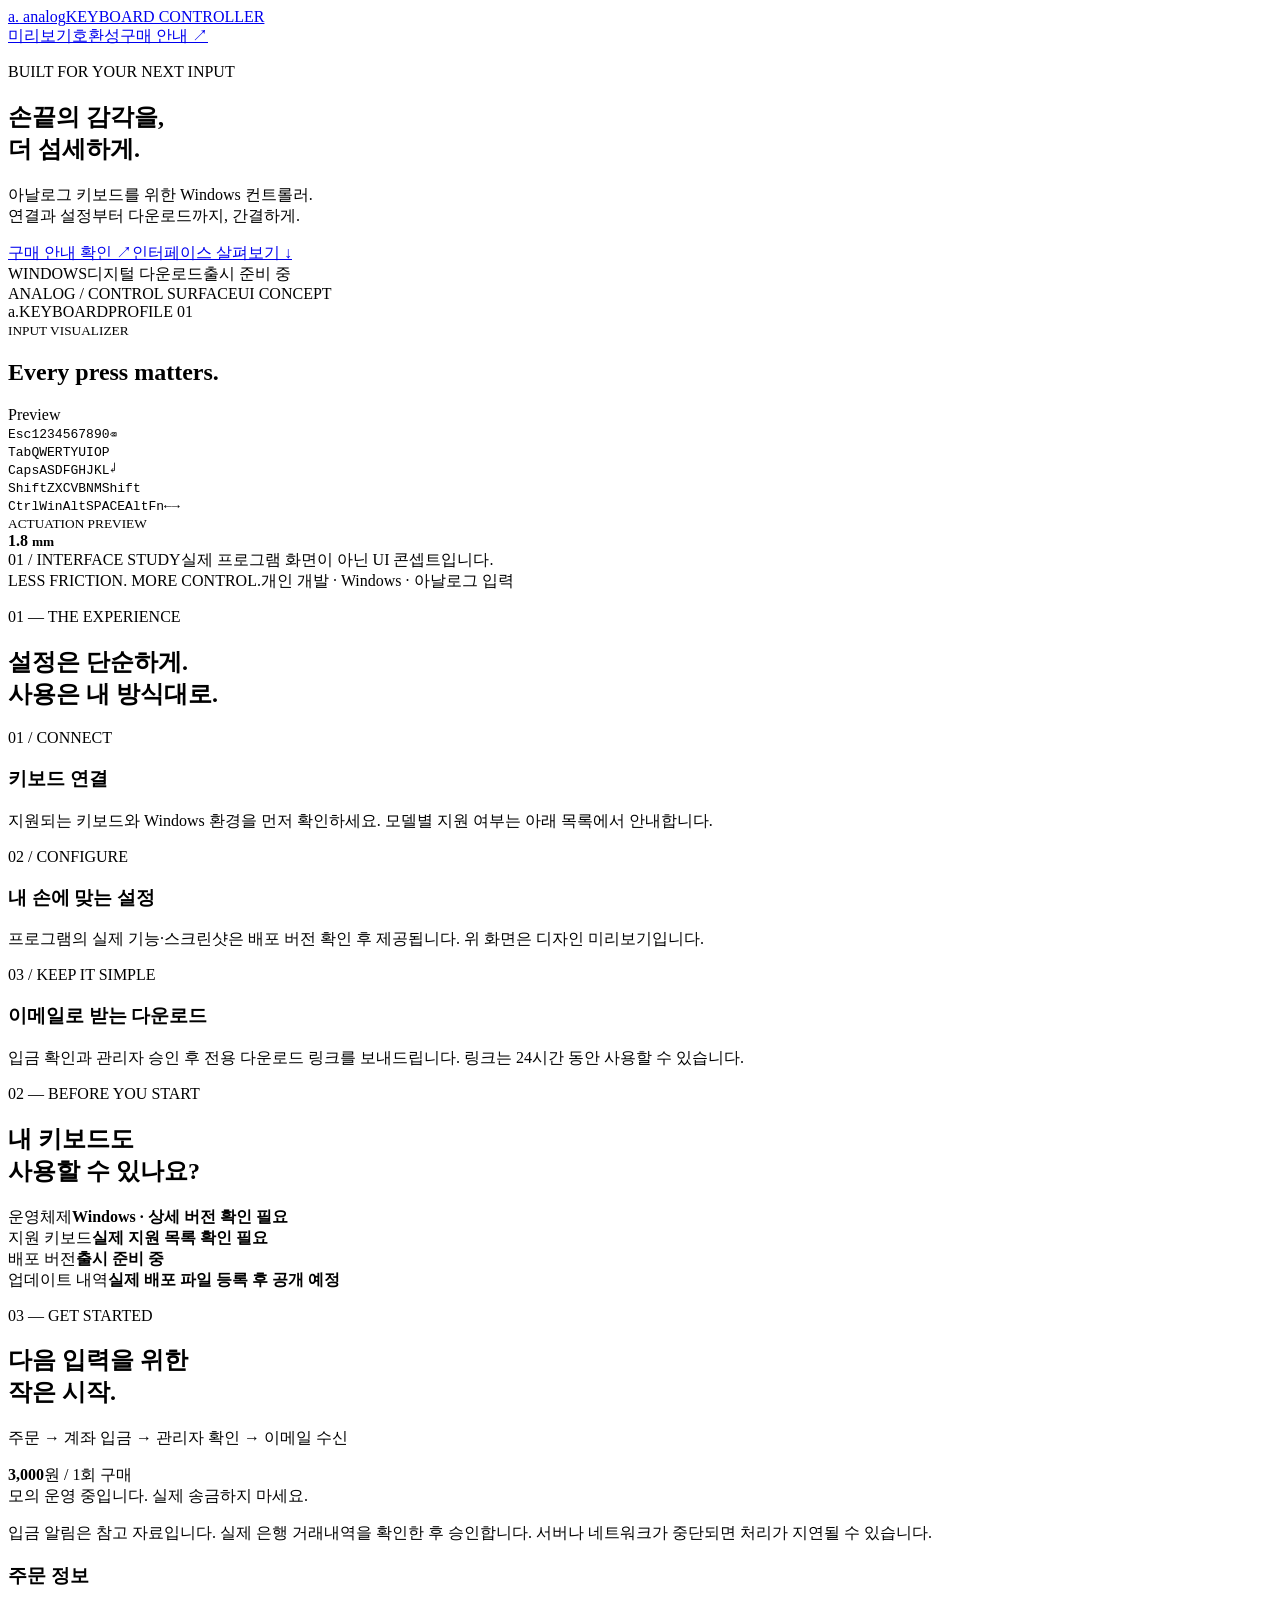
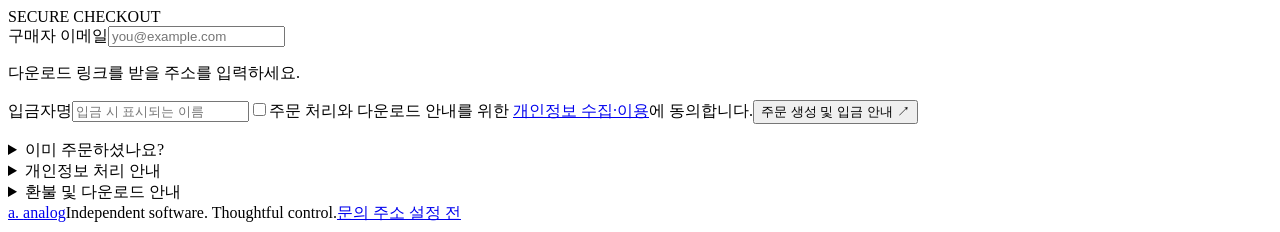
==== web/index.html @ c751c34f "feat: implement safe keyboard store and noncommercial Pages demo" ====
<!doctype html>
<html lang="ko"><head><meta charset="utf-8"><meta name="viewport" content="width=device-width,initial-scale=1"><meta name="referrer" content="no-referrer"><title>Analog — Keyboard Controller</title><link rel="stylesheet" href="/assets/style.css"><script src="/assets/shop.js" defer></script></head>
<body>
<header class="nav wrap"><a class="brand" href="/" aria-label="Analog 홈"><span class="brand-icon">a.</span> analog<span class="brand-sub">KEYBOARD CONTROLLER</span></a><nav><a href="#preview">미리보기</a><a href="#compatibility">호환성</a><a href="#purchase" class="nav-cta">구매 안내 <span>↗</span></a></nav></header>
<main>
<section class="hero wrap"><div class="hero-copy"><p class="eyebrow"><span class="dot"></span> BUILT FOR YOUR NEXT INPUT</p><h1>손끝의 감각을,<br><span>더 섬세하게.</span></h1><p class="lead">아날로그 키보드를 위한 Windows 컨트롤러.<br>연결과 설정부터 다운로드까지, 간결하게.</p><div class="hero-actions"><a class="button" href="#purchase">구매 안내 확인 <span>↗</span></a><a class="text-link" href="#preview">인터페이스 살펴보기 <span>↓</span></a></div><div class="hero-meta"><span>WINDOWS</span><span>디지털 다운로드</span><span id="version">출시 준비 중</span></div></div>
<div class="device-stage" aria-label="프로그램 UI 콘셉트 미리보기"><div class="stage-top"><span>ANALOG / CONTROL SURFACE</span><span class="pill">UI CONCEPT</span></div><div class="mini-app"><div class="mini-nav"><span class="app-symbol">a.</span><span>KEYBOARD</span><span>PROFILE 01</span></div><div class="mini-title"><div><small>INPUT VISUALIZER</small><h2>Every press matters.</h2></div><span class="online"><i></i> Preview</span></div><div class="keyboard" aria-hidden="true"><div><kbd>Esc</kbd><kbd>1</kbd><kbd>2</kbd><kbd>3</kbd><kbd>4</kbd><kbd>5</kbd><kbd>6</kbd><kbd>7</kbd><kbd>8</kbd><kbd>9</kbd><kbd>0</kbd><kbd>⌫</kbd></div><div><kbd>Tab</kbd><kbd>Q</kbd><kbd class="lit">W</kbd><kbd>E</kbd><kbd>R</kbd><kbd>T</kbd><kbd>Y</kbd><kbd>U</kbd><kbd>I</kbd><kbd>O</kbd><kbd>P</kbd></div><div><kbd>Caps</kbd><kbd class="lit soft">A</kbd><kbd class="lit soft">S</kbd><kbd class="lit">D</kbd><kbd>F</kbd><kbd>G</kbd><kbd>H</kbd><kbd>J</kbd><kbd>K</kbd><kbd>L</kbd><kbd>↵</kbd></div><div><kbd>Shift</kbd><kbd>Z</kbd><kbd>X</kbd><kbd>C</kbd><kbd>V</kbd><kbd>B</kbd><kbd>N</kbd><kbd>M</kbd><kbd>Shift</kbd></div><div><kbd>Ctrl</kbd><kbd>Win</kbd><kbd>Alt</kbd><kbd class="space">SPACE</kbd><kbd>Alt</kbd><kbd>Fn</kbd><kbd>←</kbd><kbd>→</kbd></div></div><div class="mini-bottom"><div><small>ACTUATION PREVIEW</small><div class="meter"><i></i></div></div><strong>1.8 <small>mm</small></strong></div></div><div class="stage-caption"><span>01 / INTERFACE STUDY</span><span>실제 프로그램 화면이 아닌 UI 콘셉트입니다.</span></div></div></section>
<div class="ribbon"><div class="wrap"><span>LESS FRICTION. MORE CONTROL.</span><span>개인 개발 · Windows · 아날로그 입력</span></div></div>
<section id="preview" class="section wrap"><div class="section-head"><p class="eyebrow">01 — THE EXPERIENCE</p><h2>설정은 단순하게.<br>사용은 내 방식대로.</h2></div><div class="feature-grid"><article><span class="feature-no">01 / CONNECT</span><h3>키보드 연결</h3><p>지원되는 키보드와 Windows 환경을 먼저 확인하세요. 모델별 지원 여부는 아래 목록에서 안내합니다.</p></article><article><span class="feature-no">02 / CONFIGURE</span><h3>내 손에 맞는 설정</h3><p>프로그램의 실제 기능·스크린샷은 배포 버전 확인 후 제공됩니다. 위 화면은 디자인 미리보기입니다.</p></article><article><span class="feature-no">03 / KEEP IT SIMPLE</span><h3>이메일로 받는 다운로드</h3><p>입금 확인과 관리자 승인 후 전용 다운로드 링크를 보내드립니다. 링크는 24시간 동안 사용할 수 있습니다.</p></article></div></section>
<section id="compatibility" class="compat wrap"><div><p class="eyebrow">02 — BEFORE YOU START</p><h2>내 키보드도<br>사용할 수 있나요?</h2></div><div class="specs"><div><span>운영체제</span><strong>Windows · 상세 버전 확인 필요</strong></div><div><span>지원 키보드</span><strong id="supported">실제 지원 목록 확인 필요</strong></div><div><span>배포 버전</span><strong id="release">출시 준비 중</strong></div><div><span>업데이트 내역</span><strong>실제 배포 파일 등록 후 공개 예정</strong></div></div></section>
<section id="purchase" class="section wrap"><div class="purchase-grid"><div><p class="eyebrow">03 — GET STARTED</p><h2>다음 입력을 위한<br>작은 시작.</h2><p class="muted">주문 → 계좌 입금 → 관리자 확인 → 이메일 수신</p><div class="price"><strong id="price">3,000</strong><span>원 / 1회 구매</span></div><div class="notice" id="mode">모의 운영 중입니다. 실제 송금하지 마세요.</div><p class="fine">입금 알림은 참고 자료입니다. 실제 은행 거래내역을 확인한 후 승인합니다. 서버나 네트워크가 중단되면 처리가 지연될 수 있습니다.</p></div>
<div class="panel"><div class="panel-heading"><h3>주문 정보</h3><span class="pill">SECURE CHECKOUT</span></div><form id="order-form"><label for="email">구매자 이메일</label><input id="email" type="email" autocomplete="email" maxlength="254" placeholder="you@example.com" required><p class="input-help">다운로드 링크를 받을 주소를 입력하세요.</p><label for="depositor">입금자명</label><input id="depositor" autocomplete="name" maxlength="50" placeholder="입금 시 표시되는 이름" required><label class="check"><input id="consent" type="checkbox" required><span>주문 처리와 다운로드 안내를 위한 <a href="#privacy">개인정보 수집·이용</a>에 동의합니다.</span></label><button class="button full" type="submit">주문 생성 및 입금 안내 <span>↗</span></button></form><div id="order-result" class="result" hidden></div><p id="message" role="status" aria-live="polite"></p><details class="lookup"><summary>이미 주문하셨나요?</summary><label for="lookup-id">주문번호</label><input id="lookup-id" autocomplete="off"><label for="lookup-token">비밀 조회 토큰</label><input id="lookup-token" type="password" autocomplete="off"><button id="lookup" class="button secondary" type="button">주문 상태 조회</button></details></div></div></section>
<section class="policies wrap"><details id="privacy"><summary>개인정보 처리 안내</summary><p>수집 항목: 이메일, 입금자명, 주문·입금·다운로드 기록, 동의 시각. 목적: 주문 처리, 입금 확인, 다운로드 제공, 문의 대응. 동의하지 않으면 주문할 수 없습니다. 상태 조회에 필요한 비밀 토큰은 본인만 보관하세요.</p><p>모의 운영에서는 예시 정보만 입력하세요. 실판매 전 운영자는 보유 기간, 법정 보관 의무, 파기 방식, 개인정보 담당자와 연락처, Resend 국외 처리·위탁 내용을 확정해 고지해야 합니다. 현재 실판매 약관은 확정되지 않았습니다.</p></details><details><summary>환불 및 다운로드 안내</summary><p>입금 전 취소는 문의 이메일로 주문번호와 함께 요청하세요. 입금 후 환불은 실제 거래 확인과 관련 법령에 따라 개별 처리합니다. 환불 완료 기록 시 기존 링크는 폐기됩니다. 디지털 콘텐츠라는 이유만으로 일괄 환불 불가를 적용하지 않습니다. 실판매 조건은 오픈 전 확정합니다.</p><p>개인 계좌 송금 과정에서 은행이 예금주 실명을 표시할 수 있습니다. 이를 숨기는 서비스가 아닙니다.</p></details></section>
</main><footer class="wrap"><a class="brand" href="/">a. <span>analog</span></a><span>Independent software. Thoughtful control.</span><a id="support" href="#purchase">문의 주소 설정 전</a></footer>
</body></html>
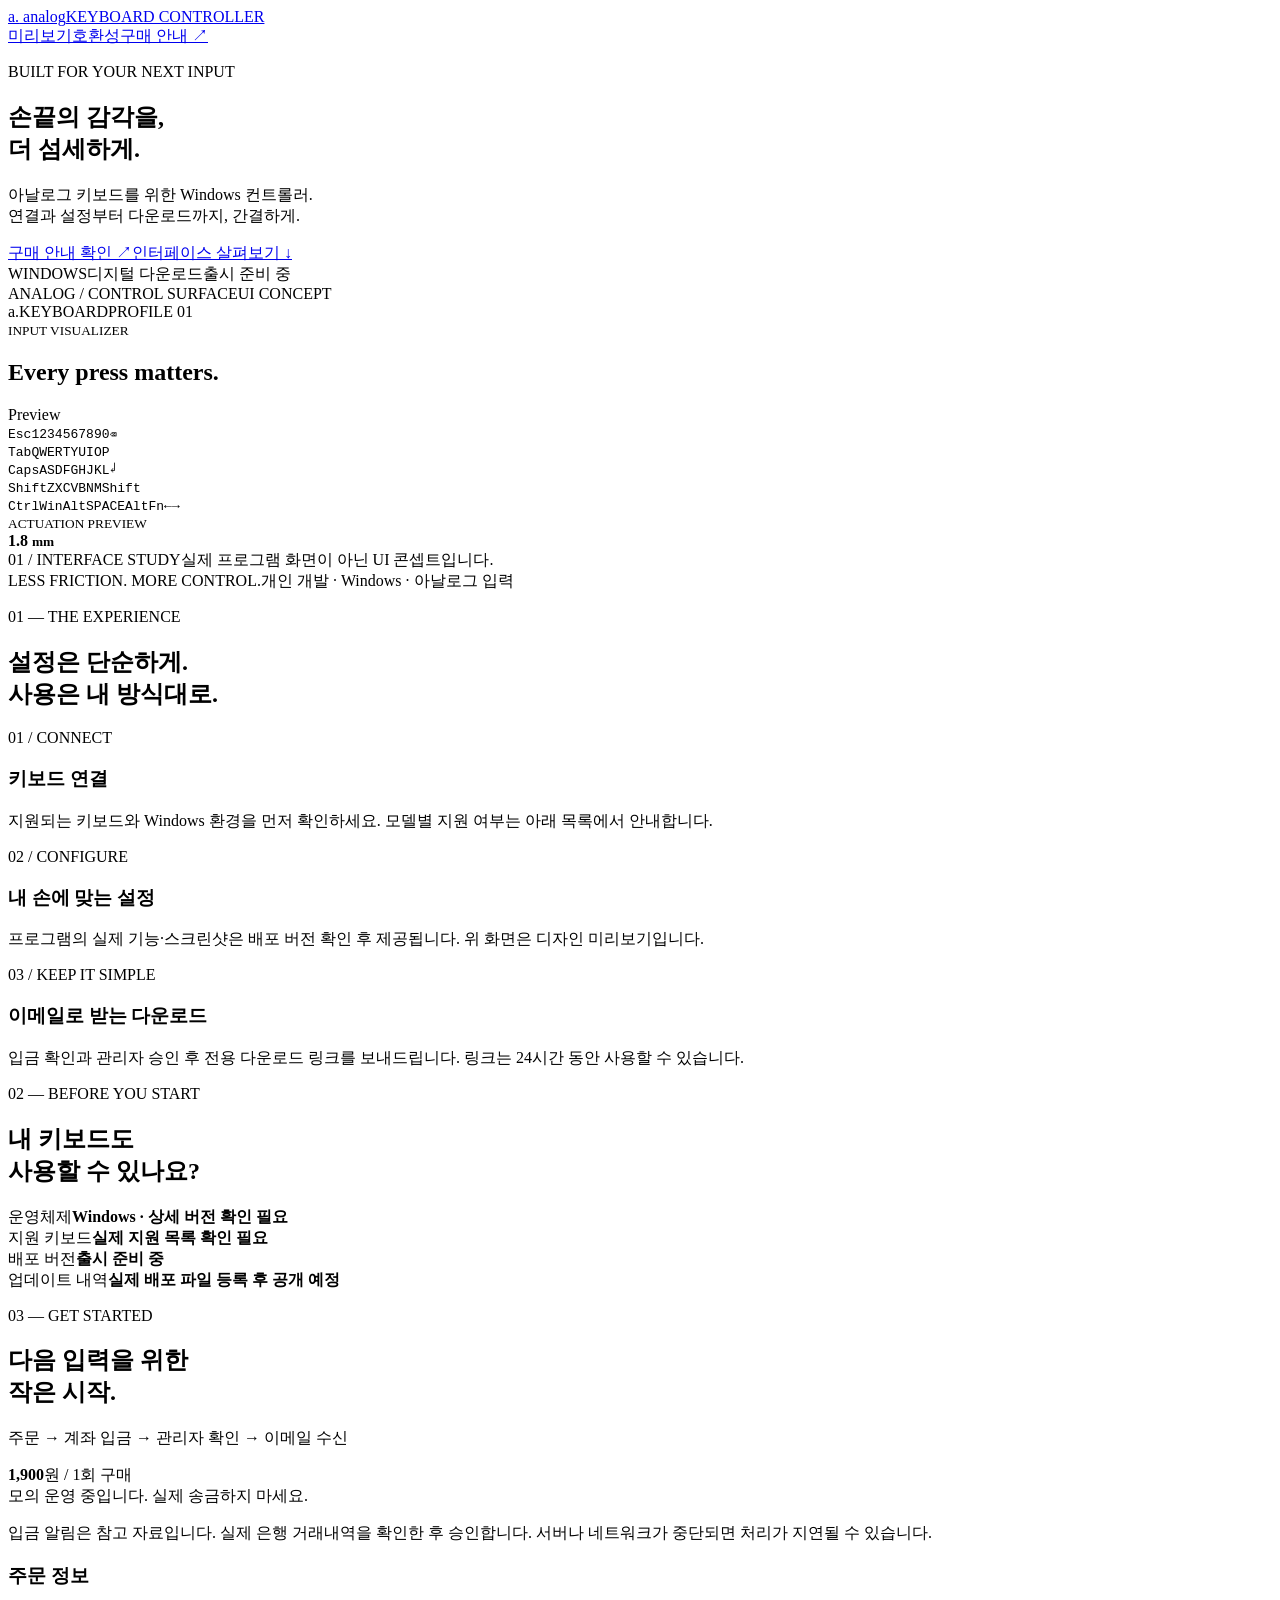
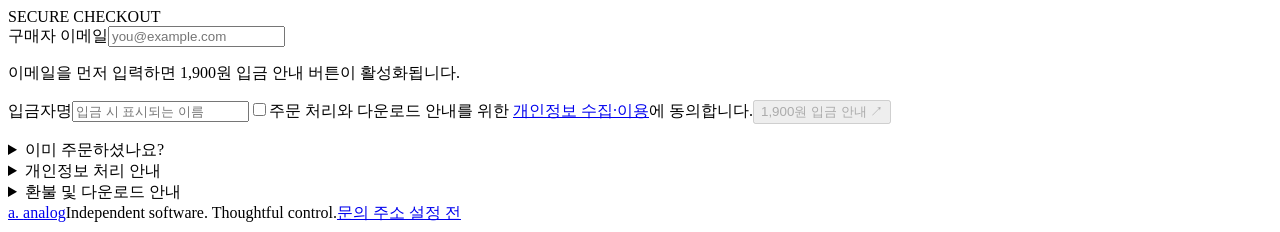
==== commit feec66e4: "feat: gate 1900 KRW Toss payment instructions behind saved email orders" ====
--- a/web/index.html
+++ b/web/index.html
@@ -8,8 +8,8 @@
 <div class="ribbon"><div class="wrap"><span>LESS FRICTION. MORE CONTROL.</span><span>개인 개발 · Windows · 아날로그 입력</span></div></div>
 <section id="preview" class="section wrap"><div class="section-head"><p class="eyebrow">01 — THE EXPERIENCE</p><h2>설정은 단순하게.<br>사용은 내 방식대로.</h2></div><div class="feature-grid"><article><span class="feature-no">01 / CONNECT</span><h3>키보드 연결</h3><p>지원되는 키보드와 Windows 환경을 먼저 확인하세요. 모델별 지원 여부는 아래 목록에서 안내합니다.</p></article><article><span class="feature-no">02 / CONFIGURE</span><h3>내 손에 맞는 설정</h3><p>프로그램의 실제 기능·스크린샷은 배포 버전 확인 후 제공됩니다. 위 화면은 디자인 미리보기입니다.</p></article><article><span class="feature-no">03 / KEEP IT SIMPLE</span><h3>이메일로 받는 다운로드</h3><p>입금 확인과 관리자 승인 후 전용 다운로드 링크를 보내드립니다. 링크는 24시간 동안 사용할 수 있습니다.</p></article></div></section>
 <section id="compatibility" class="compat wrap"><div><p class="eyebrow">02 — BEFORE YOU START</p><h2>내 키보드도<br>사용할 수 있나요?</h2></div><div class="specs"><div><span>운영체제</span><strong>Windows · 상세 버전 확인 필요</strong></div><div><span>지원 키보드</span><strong id="supported">실제 지원 목록 확인 필요</strong></div><div><span>배포 버전</span><strong id="release">출시 준비 중</strong></div><div><span>업데이트 내역</span><strong>실제 배포 파일 등록 후 공개 예정</strong></div></div></section>
-<section id="purchase" class="section wrap"><div class="purchase-grid"><div><p class="eyebrow">03 — GET STARTED</p><h2>다음 입력을 위한<br>작은 시작.</h2><p class="muted">주문 → 계좌 입금 → 관리자 확인 → 이메일 수신</p><div class="price"><strong id="price">3,000</strong><span>원 / 1회 구매</span></div><div class="notice" id="mode">모의 운영 중입니다. 실제 송금하지 마세요.</div><p class="fine">입금 알림은 참고 자료입니다. 실제 은행 거래내역을 확인한 후 승인합니다. 서버나 네트워크가 중단되면 처리가 지연될 수 있습니다.</p></div>
-<div class="panel"><div class="panel-heading"><h3>주문 정보</h3><span class="pill">SECURE CHECKOUT</span></div><form id="order-form"><label for="email">구매자 이메일</label><input id="email" type="email" autocomplete="email" maxlength="254" placeholder="you@example.com" required><p class="input-help">다운로드 링크를 받을 주소를 입력하세요.</p><label for="depositor">입금자명</label><input id="depositor" autocomplete="name" maxlength="50" placeholder="입금 시 표시되는 이름" required><label class="check"><input id="consent" type="checkbox" required><span>주문 처리와 다운로드 안내를 위한 <a href="#privacy">개인정보 수집·이용</a>에 동의합니다.</span></label><button class="button full" type="submit">주문 생성 및 입금 안내 <span>↗</span></button></form><div id="order-result" class="result" hidden></div><p id="message" role="status" aria-live="polite"></p><details class="lookup"><summary>이미 주문하셨나요?</summary><label for="lookup-id">주문번호</label><input id="lookup-id" autocomplete="off"><label for="lookup-token">비밀 조회 토큰</label><input id="lookup-token" type="password" autocomplete="off"><button id="lookup" class="button secondary" type="button">주문 상태 조회</button></details></div></div></section>
+<section id="purchase" class="section wrap"><div class="purchase-grid"><div><p class="eyebrow">03 — GET STARTED</p><h2>다음 입력을 위한<br>작은 시작.</h2><p class="muted">주문 → 계좌 입금 → 관리자 확인 → 이메일 수신</p><div class="price"><strong id="price">1,900</strong><span>원 / 1회 구매</span></div><div class="notice" id="mode">모의 운영 중입니다. 실제 송금하지 마세요.</div><p class="fine">입금 알림은 참고 자료입니다. 실제 은행 거래내역을 확인한 후 승인합니다. 서버나 네트워크가 중단되면 처리가 지연될 수 있습니다.</p></div>
+<div class="panel"><div class="panel-heading"><h3>주문 정보</h3><span class="pill">SECURE CHECKOUT</span></div><form id="order-form"><label for="email">구매자 이메일</label><input id="email" type="email" pattern="[^\s@]+@[^\s@]+\.[^\s@]+" autocomplete="email" maxlength="254" placeholder="you@example.com" required><p id="email-payment-hint" class="input-help">이메일을 먼저 입력하면 1,900원 입금 안내 버튼이 활성화됩니다.</p><label for="depositor">입금자명</label><input id="depositor" autocomplete="name" maxlength="50" placeholder="입금 시 표시되는 이름" required><label class="check"><input id="consent" type="checkbox" required><span>주문 처리와 다운로드 안내를 위한 <a href="#privacy">개인정보 수집·이용</a>에 동의합니다.</span></label><button id="purchase-button" class="button full" type="submit" disabled>1,900원 입금 안내 <span>↗</span></button></form><div id="order-result" class="result" hidden></div><section id="payment-panel" class="payment-panel" hidden aria-label="토스 입금 안내"><h3>토스로 입금하기</h3><p class="input-help">입금자명을 주문과 동일하게 입력하고, 토스 앱에서 받는 분과 금액을 확인하세요.</p><a id="toss-pay" class="button full" hidden>토스에서 입금하기 ↗</a><img id="payment-qr" class="payment-qr" alt="토스뱅크 입금용 QR 코드" width="240" height="240" hidden><p id="payment-help" class="fine"></p></section><p id="message" role="status" aria-live="polite"></p><details class="lookup"><summary>이미 주문하셨나요?</summary><label for="lookup-id">주문번호</label><input id="lookup-id" autocomplete="off"><label for="lookup-token">비밀 조회 토큰</label><input id="lookup-token" type="password" autocomplete="off"><button id="lookup" class="button secondary" type="button">주문 상태 조회</button></details></div></div></section>
 <section class="policies wrap"><details id="privacy"><summary>개인정보 처리 안내</summary><p>수집 항목: 이메일, 입금자명, 주문·입금·다운로드 기록, 동의 시각. 목적: 주문 처리, 입금 확인, 다운로드 제공, 문의 대응. 동의하지 않으면 주문할 수 없습니다. 상태 조회에 필요한 비밀 토큰은 본인만 보관하세요.</p><p>모의 운영에서는 예시 정보만 입력하세요. 실판매 전 운영자는 보유 기간, 법정 보관 의무, 파기 방식, 개인정보 담당자와 연락처, Resend 국외 처리·위탁 내용을 확정해 고지해야 합니다. 현재 실판매 약관은 확정되지 않았습니다.</p></details><details><summary>환불 및 다운로드 안내</summary><p>입금 전 취소는 문의 이메일로 주문번호와 함께 요청하세요. 입금 후 환불은 실제 거래 확인과 관련 법령에 따라 개별 처리합니다. 환불 완료 기록 시 기존 링크는 폐기됩니다. 디지털 콘텐츠라는 이유만으로 일괄 환불 불가를 적용하지 않습니다. 실판매 조건은 오픈 전 확정합니다.</p><p>개인 계좌 송금 과정에서 은행이 예금주 실명을 표시할 수 있습니다. 이를 숨기는 서비스가 아닙니다.</p></details></section>
 </main><footer class="wrap"><a class="brand" href="/">a. <span>analog</span></a><span>Independent software. Thoughtful control.</span><a id="support" href="#purchase">문의 주소 설정 전</a></footer>
 </body></html>
